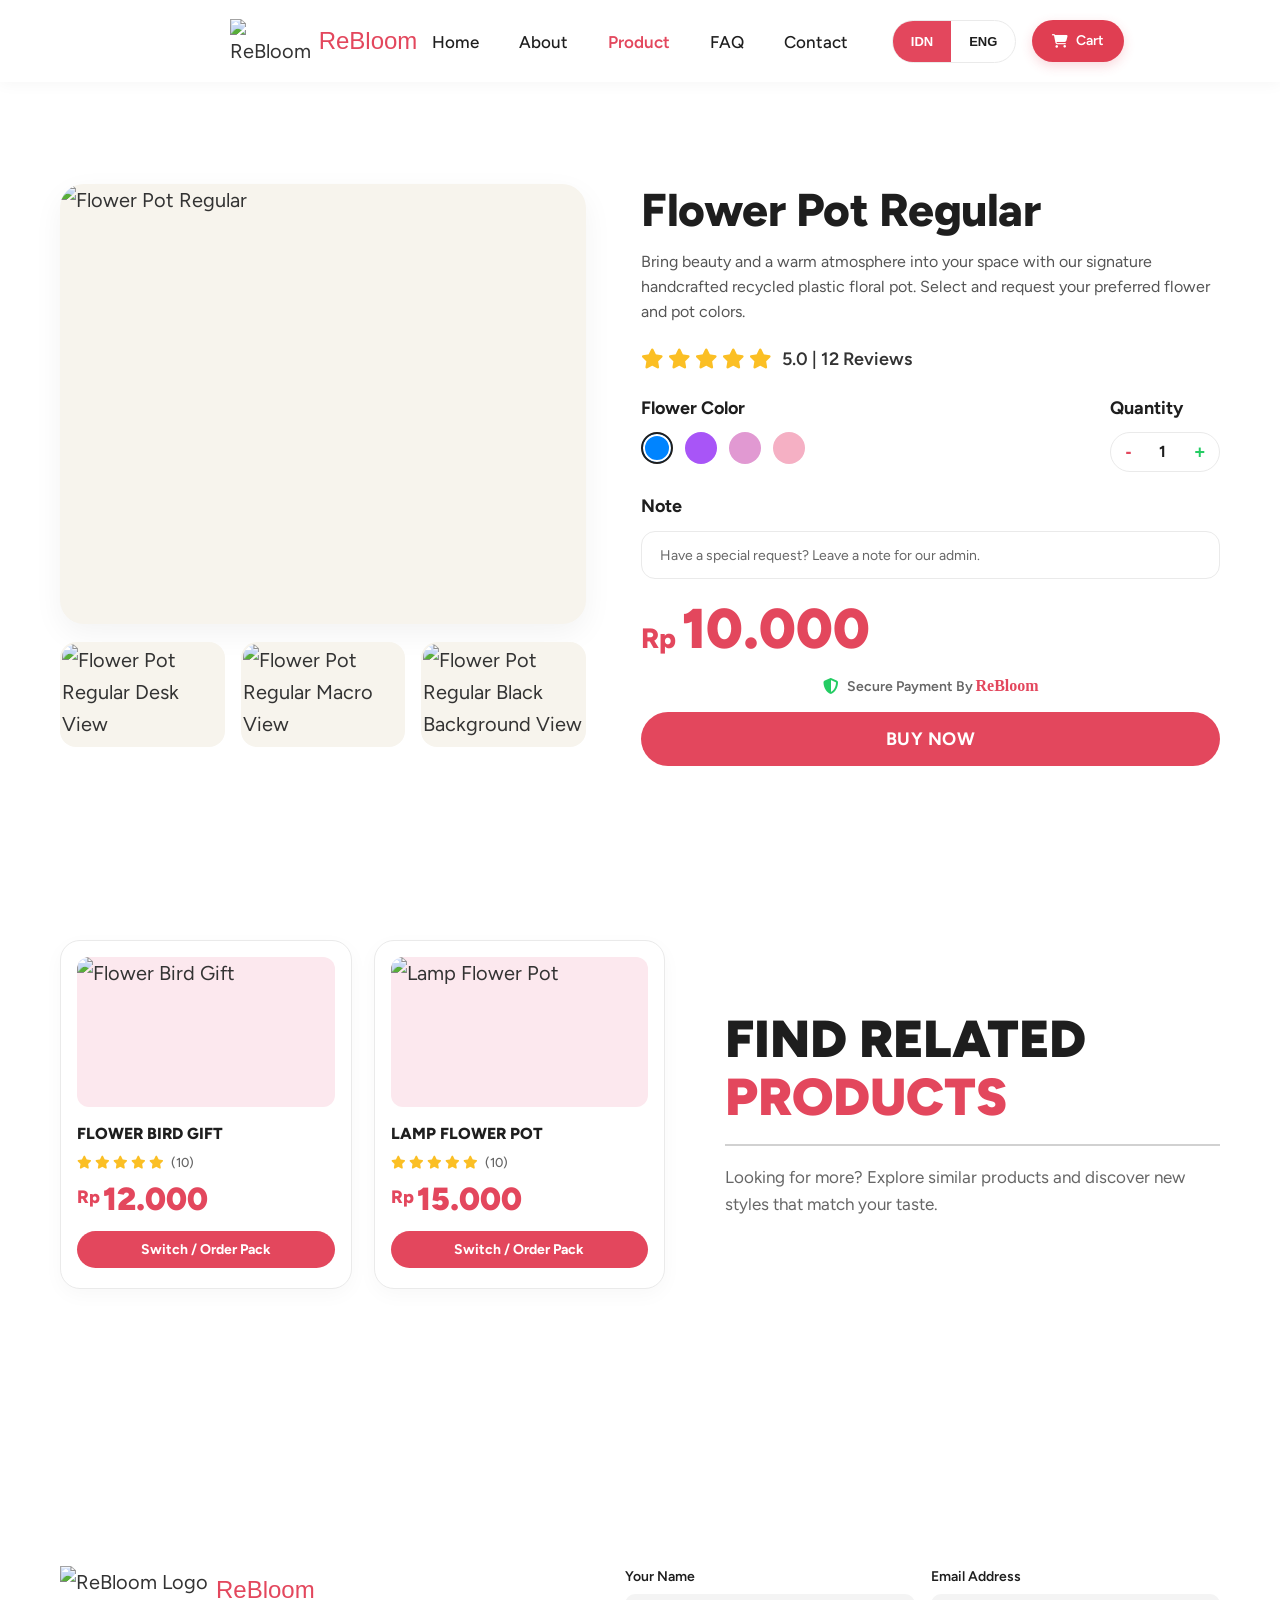
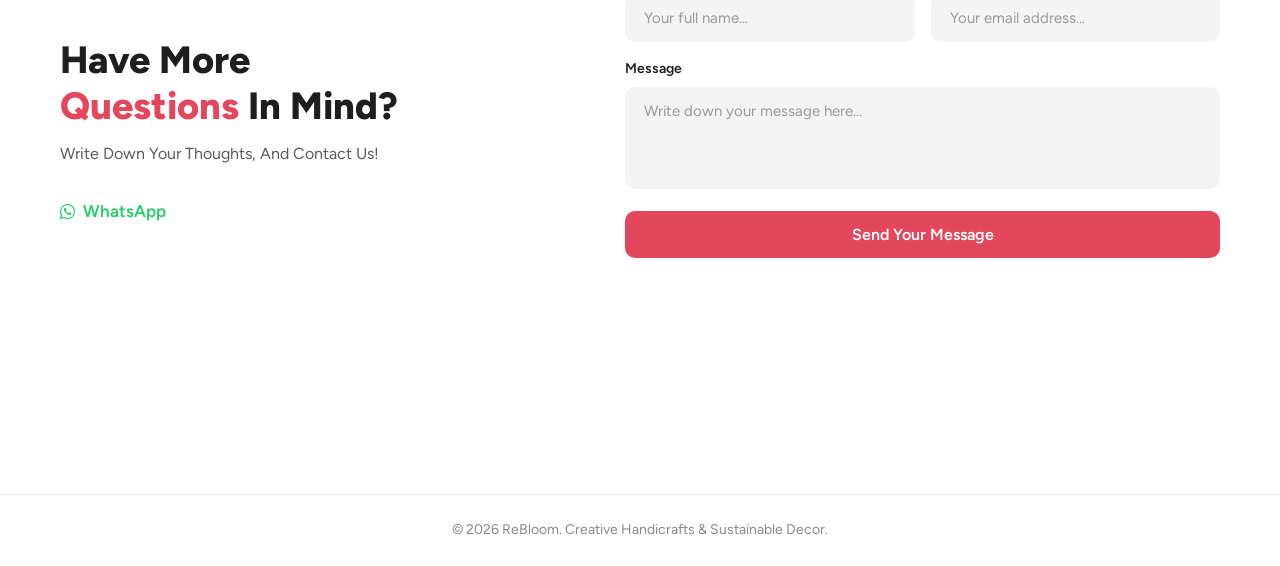
==== product.html @ a40f3939 "navfix" ====
<!DOCTYPE html>
<html lang="en">
<head>
    <meta charset="UTF-8">
    <meta name="viewport" content="width=device-width, initial-scale=1.0">
    <title>ReBloom - Flower Pot Regular</title>
    <meta name="description" content="ReBloom creates beautiful handmade flower vases and bouquets from recycled plastic, combining elegance, sustainability, and creative craftsmanship.">
    <link rel="icon" type="image/png" href="assets/images/Logo.png">
    <link rel="preconnect" href="https://fonts.googleapis.com">
    <link rel="preconnect" href="https://fonts.gstatic.com" crossorigin>
    <link href="https://api.fontshare.com/v2/css?f[]=telma@300,400,500,700&display=swap" rel="stylesheet">
    <link href="https://fonts.googleapis.com/css2?family=Figtree:ital,wght@0,300..900;1,300..900&display=swap" rel="stylesheet">
    <link rel="stylesheet" href="https://cdnjs.cloudflare.com/ajax/libs/font-awesome/6.4.0/css/all.min.css">
    <link rel="stylesheet" href="assets/css/style.css">
    <link rel="stylesheet" href="assets/css/product.css">
</head>
<body>
    <nav class="navbar">
        <div class="nav_left">
            <a href="index.html#home">
                <img src="assets/images/Logo.png" alt="ReBloom Logo" class="logo_img">
                <span class="logo_txt">ReBloom</span>
            </a>
        </div>
        
        <ul class="nav_mid">
            <li><a href="index.html#home" class="nav_link">Home</a></li>
            <li><a href="index.html#about" class="nav_link">About</a></li>
            <li><a href="index.html#products" class="nav_link active">Product</a></li>
            <li><a href="index.html#faq" class="nav_link">FAQ</a></li>
            <li><a href="#contact" class="nav_link">Contact</a></li>
        </ul>
        
        <div class="nav_right">
            <div class="lang_switch">
                <button type="button" class="lang_btn active">IDN</button>
                <button type="button" class="lang_btn">ENG</button>
            </div>
            <a href="receipt.html" class="btn_cart" aria-label="Shopping Cart">
              <i class="fa-solid fa-cart-shopping cart_icon"></i>
              <span>Cart</span>
            </a>
        </div>
    </nav>

    <section class="prod_sec" id="product_detail">
        <div class="container prod_wrap">
            <div class="prod_left">
                <div class="prod_main_box">
                    <img src="assets/images/Product_1.jpg" alt="Flower Pot Regular" class="prod_main_img" id="prod_main_img">
                </div>
                
                <div class="prod_thumbs">
                    <div class="prod_thumb">
                        <img src="assets/images/Product_1_Desk.jpg" alt="Flower Pot Regular Desk View" class="prod_thumb_img">
                    </div>
                    <div class="prod_thumb">
                        <img src="assets/images/Product_1_Makro.jpg" alt="Flower Pot Regular Macro View" class="prod_thumb_img">
                    </div>
                    <div class="prod_thumb">
                        <img src="assets/images/Product_1_Black.jpg" alt="Flower Pot Regular Black Background View" class="prod_thumb_img">
                    </div>
                </div>
            </div>
            
            <div class="prod_right">
                <h1 class="prod_title" id="prod_title">Flower Pot Regular</h1>
                
                <p class="prod_desc" id="prod_desc">
                    Bring beauty and a warm atmosphere into your space with our signature handcrafted recycled plastic floral pot. Select and request your preferred flower and pot colors.
                </p>
                
                <div class="prod_rating">
                    <div class="prod_stars">
                        <i class="fa-solid fa-star"></i>
                        <i class="fa-solid fa-star"></i>
                        <i class="fa-solid fa-star"></i>
                        <i class="fa-solid fa-star"></i>
                        <i class="fa-solid fa-star"></i>
                    </div>
                    <span class="prod_rate_txt">5.0 | 12 Reviews</span>
                </div>

                <div class="custom_row">
                    <div class="color_sec">
                        <span class="custom_lbl">Flower Color</span>
                        <div class="swatch_grp">
                            <button type="button" class="color_swatch swatch_blue active" data-color="Sky Blue" data-hex="#0084FF" aria-label="Sky Blue" title="Sky Blue"></button>
                            <button type="button" class="color_swatch swatch_purple" data-color="Purple" data-hex="#A855F7" aria-label="Purple" title="Purple"></button>
                            <button type="button" class="color_swatch swatch_orchid" data-color="Orchid Pink" data-hex="#E199D2" aria-label="Orchid Pink" title="Orchid Pink"></button>
                            <button type="button" class="color_swatch swatch_pink" data-color="Pastel Pink" data-hex="#F5B0C4" aria-label="Pastel Pink" title="Pastel Pink"></button>
                        </div>
                    </div>

                    <div class="qty_sec">
                        <span class="custom_lbl">Quantity</span>
                        <div class="qty_box">
                            <button type="button" class="qty_btn qty_minus" aria-label="Decrease quantity">-</button>
                            <span class="qty_val">1</span>
                            <button type="button" class="qty_btn qty_plus" aria-label="Increase quantity">+</button>
                        </div>
                    </div>
                </div>

                <div class="note_sec">
                    <label class="custom_lbl" for="custom_note">Note</label>
                    <input type="text" id="custom_note" class="note_inp" placeholder="Have a special request? Leave a note for our admin.">
                </div>
                
                <div class="prod_price_box">
                    <span class="price_curr">Rp</span>
                    <span class="price_val" id="price_val">10.000</span>
                </div>
                
                <div class="prod_sec_pay">
                    <i class="fa-solid fa-shield-halved sec_pay_icon"></i>
                    <span>Secure Payment By <span class="sec_pay_brand">ReBloom</span></span>
                </div>
                
                <button type="button" class="btn btn_primary prod_buy_btn">BUY NOW</button>
            </div>
        </div>
    </section>

    <section class="rel_sec" id="related_products">
        <div class="container rel_wrap">
            <div class="rel_left">
                <div class="rel_card">
                    <div class="rel_img_box">
                        <img src="assets/images/Product_2.jpg" alt="Flower Bird Gift" class="rel_img">
                    </div>
                    <h3 class="rel_card_title">Flower Bird Gift</h3>
                    <div class="rel_card_rating">
                        <i class="fa-solid fa-star"></i>
                        <i class="fa-solid fa-star"></i>
                        <i class="fa-solid fa-star"></i>
                        <i class="fa-solid fa-star"></i>
                        <i class="fa-solid fa-star"></i>
                        <span class="rel_card_count">(10)</span>
                    </div>
                    <div class="rel_card_price">
                        <span class="price_curr_sm">Rp</span>
                        <span class="price_val_sm">12.000</span>
                    </div>
                    <button type="button" class="btn btn_primary rel_btn" data-pack="bird_gift">Switch / Order Pack</button>
                </div>

                <div class="rel_card">
                    <div class="rel_img_box">
                        <img src="assets/images/Product_3.jpg" alt="Lamp Flower Pot" class="rel_img">
                    </div>
                    <h3 class="rel_card_title">Lamp Flower Pot</h3>
                    <div class="rel_card_rating">
                        <i class="fa-solid fa-star"></i>
                        <i class="fa-solid fa-star"></i>
                        <i class="fa-solid fa-star"></i>
                        <i class="fa-solid fa-star"></i>
                        <i class="fa-solid fa-star"></i>
                        <span class="rel_card_count">(10)</span>
                    </div>
                    <div class="rel_card_price">
                        <span class="price_curr_sm">Rp</span>
                        <span class="price_val_sm">15.000</span>
                    </div>
                    <button type="button" class="btn btn_primary rel_btn" data-pack="lamp_pot">Switch / Order Pack</button>
                </div>
            </div>

            <div class="rel_right">
                <h2 class="rel_title">FIND RELATED<br><span class="hl_red">PRODUCTS</span></h2>
                <div class="rel_divider"></div>
                <p class="rel_desc">
                    Looking for more? Explore similar products and discover new styles that match your taste.
                </p>
            </div>
        </div>
    </section>

    <section class="contact_sec" id="contact">
        <div class="container contact_box">
            <div class="contact_left">
                <div class="contact_logo_box">
                    <img src="assets/images/Logo.png" alt="ReBloom Logo" class="contact_logo">
                    <span class="contact_logo_txt">ReBloom</span>
                </div>
                <h2 class="contact_title">Have More<br><span class="hl_red">Questions</span> In Mind?</h2>
                <p class="contact_sub">Write Down Your Thoughts, And Contact Us!</p>
                
                <a href="whatsapp://send?phone=6285955044663" target="_blank" rel="noopener noreferrer" class="contact_wa_btn">
                    <i class="fa-brands fa-whatsapp"></i> WhatsApp
                </a>
            </div>
            
            <div class="contact_right">
                <form class="contact_form" id="contact_form">
                    <div class="form_row">
                        <div class="form_grp">
                            <label class="form_lbl" for="user_name">Your Name</label>
                            <input type="text" id="user_name" class="form_inp" placeholder="Your full name..." required>
                        </div>
                        <div class="form_grp">
                            <label class="form_lbl" for="user_email">Email Address</label>
                            <input type="email" id="user_email" class="form_inp" placeholder="Your email address..." required>
                        </div>
                    </div>
                    <div class="form_grp">
                        <label class="form_lbl" for="user_msg">Message</label>
                        <textarea id="user_msg" class="form_inp form_txt" placeholder="Write down your message here..." rows="4" required></textarea>
                    </div>
                    <button type="submit" class="btn btn_primary contact_submit_btn">Send Your Message</button>
                </form>
            </div>
        </div>
    </section>

    <footer class="footer">
        <div class="container">
            <p class="footer_txt">&copy; 2026 ReBloom. Creative Handicrafts &amp; Sustainable Decor.</p>
        </div>
    </footer>

    <script src="assets/js/product.js"></script>
</body>
</html>
---- assets/css/style.css ----
@import url('https://api.fontshare.com/v2/css?f[]=telma@300,400,500,700&display=swap');
@import url('https://fonts.googleapis.com/css2?family=Figtree:ital,wght@0,300..900;1,300..900&display=swap');


* {
    margin: 0;
    padding: 0;
    box-sizing: border-box;
}

html {
    scroll-behavior: smooth;
}

body {
    font-family: 'Figtree', sans-serif;
    color: #333333;
    background-color: #FFFFFF;
    line-height: 1.6;
    font-size: 20px;
    overflow-x: hidden;
}

.container {
    width: 100%;
    max-width: 1200px;
    margin: 0 auto;
    padding: 0 20px;
}

a {
    text-decoration: none;
    color: inherit;
    transition: color 0.3s ease, transform 0.3s ease;
}

ul, ol {
    list-style: none;
}

img {
    max-width: 100%;
    height: auto;
    display: block;
}

.hl_red {
    color: #E3475D !important;
}

.font_telma {
    font-family: 'Telma', sans-serif;
}

.btn {
    display: inline-block;
    padding: 12px 32px;
    font-family: 'Figtree', sans-serif;
    font-size: 16px;
    font-weight: 600;
    border-radius: 50px;
    text-align: center;
    cursor: pointer;
    border: none;
    transition: transform 0.3s ease, box-shadow 0.3s ease, background-color 0.3s ease;
}

.btn_primary {
    background-color: #E3475D;
    color: #FFFFFF;
}

.btn_primary:hover {
    background-color: #cc374c;
    transform: translateY(-2px);
}



.navbar {
    display: flex;
    justify-content: space-between;
    align-items: center;
    padding: 1.2rem 6%;
    position: fixed;
    top: 0;
    left: 0;
    width: 100%;
    z-index: 1000;
    background-color: rgba(255, 255, 255, 0.96);
    backdrop-filter: blur(8px);
    box-shadow: 0 2px 15px rgba(0, 0, 0, 0.04);
}

.nav_left a {
    display: flex;
    align-items: center;
    margin-left: 60%;
}

.logo_img {
    height: 44px;
    width: auto;
    object-fit: contain;
}

.logo_txt {
    font-family: 'Telma', sans-serif;
    font-size: 24px;
    font-weight: 500;
    color: #E3475D;
    margin-left: 8px;
}

.nav_mid {
    display: flex;
    gap: 2.5rem;
    align-items: center;
    position: absolute;
    left: 50%;
    transform: translateX(-50%);
}

.nav_link {
    font-size: 17px;
    font-weight: 500;
    color: #1E1E1E;
    position: relative;
    padding: 4px 0;
}

.nav_link:hover,
.nav_link.active {
    color: #E3475D;
    font-weight: 600;
}

.nav_right {
    display: flex;
    align-items: center;
    gap: 16px;
    margin-right: 7%;
}

.lang_switch {
    display: flex;
    align-items: center;
    border: 1.5px solid #EAEAEA;
    border-radius: 30px;
    background-color: #FFFFFF;
}

.lang_btn {
    border: none;
    background: transparent;
    padding: 13px 18px;
    font-size: 13px;
    font-weight: 700;
    color: #1E1E1E;
    cursor: pointer;
    transition: all 0.2s ease;
}

.lang_btn:first-child {
    border-radius: 20px 0 0 20px;
}

.lang_btn:last-child {
    border-radius: 0 20px 20px 0;
}

.lang_btn.active {
    background-color: #E3475D;
    color: #FFFFFF;
}

.btn_cart {
  display: inline-flex;
  align-items: center;
  gap: 8px;
  background-color: #e03e52;
  color: #ffffff;
  padding: 10px 20px;
  border-radius: 999px;
  font-size: 14px;
  font-weight: 600;
  box-shadow: 0 4px 12px rgba(224, 62, 82, 0.2);
}

.btn_cart:hover {
  background-color: #c83244;
  transform: translateY(-1px);
}

.cart_icon {
  font-size: 14px;
  line-height: 1;
}


.hero_sec {
    min-height: 85vh;
    display: flex;
    align-items: center;
    justify-content: center;
    background-color: #FFFFFF;
    padding: 120px 0 60px 0;
    position: relative;
    text-align: center;
}

.hero_container {
    display: flex;
    flex-direction: column;
    align-items: center;
    width: 100%;
    height: 45vh;
    position: relative;
}

.headline_wrapper {
    position: relative;
    width: 100%;
    height: 160px;
    display: flex;
    justify-content: center;
    margin-bottom: 20px;
}

.hero_headline {
    font-family: 'Figtree', sans-serif;
    font-size: 160px;
    font-weight: 750;
    line-height: 0.95;
    color: #1E1E1E;
    letter-spacing: -3px;
    margin-bottom: 20px;
    width: 100%;
    z-index: 1;
    position: absolute;
    top: 0;
}

.hero_headline.hero_outline {
    color: transparent;
    -webkit-text-stroke: 1px #1E1E1E;
    z-index: 3;
}

.hero_headline span {
    color: #E3475D;
    -webkit-text-stroke: 0px;
}

.hero_finest {
    font-family: 'Telma', sans-serif;
    font-weight: 400;
    color: #E3475D;
    font-style: italic;
    margin-left: 10px;
}

.hero_grid {
    display: grid;
    grid-template-columns: 1fr auto 1fr;
    align-items: center;
    gap: 40px;
    width: 100%;
    margin-top: 250px;
}

.hero_left {
    text-align: left;
    max-width: 360px;
}

.hero_sub_title {
    font-family: 'Figtree', sans-serif;
    font-size: 26px;
    font-weight: 800;
    color: #1E1E1E;
    line-height: 1.25;
    margin-bottom: 14px;
}

.hero_desc {
    font-size: 15px;
    color: #5A5A5A;
}

.hero_center {
    position: absolute;
    top: 85%;
    left: 50%;
    transform: translate(-50%, -50%);
    z-index: 2;
    pointer-events: none;
}

.hero_center::after {
    content: '';
    position: absolute;
    top: 50%;
    left: 50%;
    transform: translate(-50%, -50%);
    width: 400px;
    height: 400px;
    background-color: #E3475D;
    border-radius: 50%;
    filter: blur(75px);
    opacity: 0.6;
    z-index: -1;
}

.tulip_img {
    height: 495px;
    width: auto;
    object-fit: contain;
    transition: transform 0.4s ease;
}

.hero_right {
    display: flex;
    flex-direction: column;
    align-items: flex-end;
    text-align: right;
    grid-column: 3;
    width: 100%;
    height: 100%;
    margin-top: 185px;
}

.hero_cta_btn {
    padding: 16px 36px;
    font-size: 17px;
    font-weight: 600;
    bottom: 12px;
}

.right_desc {
    font-size: 15px;
    color: #5A5A5A;
    margin-top: 12px;
}



.container.feat {
    z-index: 3;
}

.feat_wrap {
    min-height: 20vh;
    display: flex;
    align-items: center;
    padding: 30px 0 60px 0;
    background-color: #FFFFFF;
}

.feat_bar {
    background: #FFFFFF;
    border: 1.5px solid #EAEAEA;
    border-radius: 16px;
    padding: 22px 30px;
    display: flex;
    justify-content: space-between;
    align-items: center;
    box-shadow: 0 4px 20px rgba(0, 0, 0, 0.03);
    width: 100%;
}

.feat_item {
    display: flex;
    align-items: center;
    gap: 12px;
    flex: 1;
    justify-content: center;
}

.feat_divider {
    width: 1px;
    height: 32px;
    background-color: #E2E2E2;
}

.feat_icon {
    font-size: 24px;
    color: #24CC63;
    display: flex;
    align-items: center;
    justify-content: center;
}

.feat_txt {
    font-size: 16px;
    font-weight: 500;
    color: #1E1E1E;
}



.vm_sec {
    min-height: 75vh;
    display: flex;
    align-items: center;
    background-color: #FFFFFF;
    padding: 0 0 90px 0;
    margin-bottom: -20px;
}

.vm_box {
    display: flex;
    align-items: center;
    gap: 70px;
    width: 100%;
}

.vm_media {
    flex: 1;
    position: relative;
    height: 340px;
    display: flex;
    align-items: center;
}

.vm_media::after {
    content: '';
    position: absolute;
    top: 25%;
    left: 10%;
    transform: translate(-50%, -50%);
    width: 350px; 
    height: 350px;
    background-color: #E3475D;
    border-radius: 50%;
    filter: blur(75px);
    opacity: 0.4;
    z-index: 0;
    pointer-events: none; 
}

.vm_img_1 {
    width: 350px;
    height: 230px;
    border-radius: 16px;
    box-shadow: 0 10px 25px rgba(0, 0, 0, 0.12);
    position: absolute;
    top: 0;
    left: 0;
    z-index: 1;
    transition: transform 0.3s ease;
}

.vm_img_2 {
    width: 250px;
    height: 170px;
    border-radius: 16px;
    box-shadow: 0 12px 28px rgba(0, 0, 0, 0.15);
    position: absolute;
    bottom: 0;
    right: 20px;
    z-index: 2;
    transition: transform 0.3s ease;
}

.vm_img_1:hover,
.vm_img_2:hover {
    transform: scale(1.03);
}

.vm {
    flex: 1.2;
    position: relative;
}

.vm::after {
    content: '';
    position: absolute;
    top: 85%;
    left: 90%;
    transform: translate(-50%, -50%);
    width: 300px; 
    height: 300px;
    background-color: #E3475D;
    border-radius: 50%;
    filter: blur(75px);
    opacity: 0.29;
    z-index: 0;
    pointer-events: none; 
}

.vm_block {
    margin-bottom: 26px;
}

.vm_title {
    font-family: 'Figtree', sans-serif;
    font-size: 26px;
    font-weight: 800;
    color: #E3475D;
    margin-bottom: 10px;
    letter-spacing: 0.5px;
}

.vm_txt {
    font-size: 17px;
    color: #5A5A5A;
    line-height: 1.6;
}

.vm_list {
    list-style-type: decimal;
    margin-top: 10px;
    padding-left: 20px;
}

.vm_list li {
    font-size: 16px;
    color: #5A5A5A;
    margin-bottom: 8px;
    line-height: 1.5;
}



.about_sec {
    min-height: 55vh;
    display: flex;
    align-items: center;
    padding: 100px 0;
}

.about_box {
    display: flex;
    align-items: center;
    gap: 70px;
    width: 100%;
}

.about {
    flex: 1;
    position: relative;
}

.about_title {
    font-family: 'Figtree', sans-serif;
    font-size: 40px;
    font-weight: 800;
    color: #1E1E1E;
    margin-bottom: 20px;
    letter-spacing: 0.5px;
}

.about_title::before {
    content: '';
    position: absolute;
    top: -5%;
    left: 10%;
    transform: translate(-50%, -50%);
    width: 350px; 
    height: 350px;
    background-color: #E3475D;
    border-radius: 50%;
    filter: blur(75px);
    opacity: 0.29;
    z-index: 0;
    pointer-events: none; 
}

.about_txt {
    font-size: 18px;
    color: #1E1E1E;
    line-height: 1.7;
    font-weight: 400;
}

.about_media {
    flex: 1;
    display: flex;
    justify-content: center;
}

.about_img_stack {
    position: relative;
    width: 360px;
    height: 280px;
}

.about_img_stack::before {
    content: '';
    position: absolute;
    top: 85%;
    left: 90%;
    transform: translate(-50%, -50%);
    width: 350px; 
    height: 350px;
    background-color: #E3475D;
    border-radius: 50%;
    filter: blur(75px);
    opacity: 0.29;
    z-index: 0;
    pointer-events: none; 
}

.about_img_1 {
    width: 250px;
    border-radius: 16px;
    position: absolute;
    top: 0;
    left: 0;
    box-shadow: 0 10px 25px rgba(0, 0, 0, 0.12);
    z-index: 1;
    transition: transform 0.3s ease;
}

.about_img_2 {
    width: 230px;
    border-radius: 16px;
    position: absolute;
    bottom: 0;
    right: 0;
    box-shadow: 0 12px 28px rgba(0, 0, 0, 0.15);
    z-index: 2;
    transition: transform 0.3s ease;
}

.about_img_1:hover, 
.about_img_2:hover {
    transform: scale(1.03);
}



.why_sec {
    min-height: 70vh;
    display: flex;
    align-items: center;
    background-color: #FFFFFF;
    padding: 100px 0;
}

.why_header {
    text-align: center;
    margin-bottom: 50px;
    display: flex;
    flex-direction: column;
    align-items: center;
}

.why_heading {
    font-family: 'Figtree', sans-serif;
    font-size: 40px;
    font-weight: 800;
    color: #1E1E1E;
    margin-bottom: 8px;
}

.why_underline {
    width: 70px;
    height: 3px;
    background-color: #1E1E1E;
    border-radius: 2px;
}

.why_grid {
    display: grid;
    grid-template-columns: 1fr 1fr;
    gap: 40px 60px;
    max-width: 980px;
    margin: 0 auto;
}

.why_item {
    display: flex;
    align-items: flex-start;
    gap: 18px;
}

.why_num {
    font-family: 'Figtree', sans-serif;
    font-size: 38px;
    font-weight: 800;
    color: #E3475D;
    line-height: 1;
}

.why_txt {
    font-size: 16px;
    color: #5A5A5A;
    line-height: 1.55;
    font-weight: 500;
}



.prod_sec {
    min-height: 90vh;
    display: flex;
    align-items: center;
    background-color: #FFFFFF;
    padding: 100px 0;
}

.prod_heading {
    font-family: 'Figtree', sans-serif;
    font-size: 40px;
    font-weight: 800;
    text-align: center;
    color: #1E1E1E;
    margin-bottom: 50px;
}

.prod_grid {
    display: grid;
    grid-template-columns: repeat(3, 1fr);
    gap: 30px;
}

.prod_card {
    background: #FFFFFF;
    border: 1.5px solid #EAEAEA;
    border-radius: 20px;
    padding: 35px 24px 30px 24px;
    display: flex;
    flex-direction: column;
    text-align: center;
    box-shadow: 0 6px 20px rgba(0, 0, 0, 0.03);
    transition: transform 0.3s ease, box-shadow 0.3s ease;
}

.prod_feats li span {
    /* font-size: 14px; */
    font-weight: 400;
    color: #1E1E1E;
    transition: font-weight 0.4s ease, color 0.4s ease; 
}

.prod_card:hover {
    transform: translateY(-5px);
    box-shadow: 0 12px 28px rgba(0, 0, 0, 0.08);

    .prod_feats li span {
        font-weight: 650;
        color: #E3475D;
    }
}

.prod_thumb_box {
    margin-bottom: 20px;
    display: flex;
    justify-content: center;
}

.prod_thumb_circle {
    width: 90px;
    height: 90px;
    border-radius: 50%;
    background-color: #f5b0c47b;
    color: #E3475D;
    display: flex;
    align-items: center;
    justify-content: center;
    font-size: 34px;
}

.prod_title {
    font-family: 'Figtree', sans-serif;
    font-size: 20px;
    font-weight: 700;
    color: #1E1E1E;
    margin-bottom: 10px;
}

.prod_sub {
    font-size: 14px;
    color: #5A5A5A;
    margin-bottom: 20px;
    line-height: 1.5;
}

.prod_feats {
    text-align: left;
    margin-bottom: 24px;
    flex: 1;
}

.prod_feats li {
    font-size: 14px;
    color: #1E1E1E;
    margin-bottom: 8px;
    display: flex;
    align-items: center;
    gap: 8px;
}

.prod_feats li i {
    font-size: 13px;
}

/* .prod_span_2 {
    font-weight: 800;
    color: #E3475D;
}

.prod_span_3 {
    font-weight: 800;
    color: #E3475D;
} */

.prod_price {
    font-family: 'Figtree', sans-serif;
    font-size: 20px;
    font-weight: 800;
    color: #1E1E1E;
    margin-bottom: 18px;
}

.prod_price span {
    font-size: 14px;
    font-weight: 500;
    color: #5A5A5A;
}

.prod_btn {
    width: 100%;
    padding: 12px;
    font-size: 15px;
    border-radius: 30px;
}



.faq_sec {
    min-height: 100vh;
    display: flex;
    align-items: center;
    padding: 100px 0 110px 0;
}

.faq_heading {
    font-family: 'Figtree', sans-serif;
    font-size: 40px;
    font-weight: 800;
    text-align: center;
    color: #1E1E1E;
    line-height: 1.2;
    margin-bottom: 12px;
}

.faq_sub {
    font-size: 16px;
    text-align: center;
    color: #1E1E1E;
    max-width: 600px;
    margin: 0 auto 45px auto;
}

.faq_box {
    max-width: 780px;
    margin: 0 auto;
    background: #FFFFFF;
    border: 1.5px solid #EAEAEA;
    border-radius: 18px;
    overflow: hidden;
    box-shadow: 0 10px 30px rgba(0, 0, 0, 0.05);
    width: 100%;
}

.faq_item {
    border-bottom: 1px solid #EEEEEE;
}

.faq_item:last-child {
    border-bottom: none;
}

.faq_q {
    padding: 22px 28px;
    display: flex;
    justify-content: space-between;
    align-items: center;
    cursor: pointer;
    font-weight: 600;
    font-size: 17px;
    color: #1E1E1E;
    transition: background-color 0.2s ease, color 0.2s ease;
}

.faq_q:hover {
    background-color: #FAFAFA;
    color: #E3475D;
}

.faq_icon {
    font-size: 14px;
    color: #888888;
    transition: transform 0.3s ease;
}

.faq_item.active .faq_icon {
    color: #E3475D;
}

.faq_a {
    padding: 0 28px 22px 28px;
    font-size: 15px;
    color: #5A5A5A;
    line-height: 1.6;
    display: none;
}

.faq_item.active .faq_a {
    display: block;
}



.contact_sec {
    min-height: 85vh;
    display: flex;
    align-items: center;
    background-color: #FFFFFF;
    padding: 100px 0;
}

.contact_box {
    display: flex;
    gap: 70px;
    align-items: flex-start;
    width: 100%;
}

.contact_left {
    flex: 1;
}

.contact_logo_box {
    display: flex;
    align-items: center;
    margin-bottom: 24px;
}

.contact_logo {
    height: 48px;
    width: auto;
}

.contact_logo_txt {
    font-family: 'Telma', sans-serif;
    font-size: 24px;
    font-weight: 500;
    color: #E3475D;
    margin-left: 8px;
}

.contact_title {
    font-family: 'Figtree', sans-serif;
    font-size: 38px;
    font-weight: 800;
    color: #1E1E1E;
    line-height: 1.2;
    margin-bottom: 12px;
}

.contact_sub {
    font-size: 16px;
    color: #5A5A5A;
    margin-bottom: 28px;
}

.contact_wa_btn {
    display: inline-flex;
    align-items: center;
    gap: 8px;
    color: #24CC63;
    font-size: 17px;
    font-weight: 600;
    transition: transform 0.2s ease;
}

.contact_wa_btn:hover {
    transform: translateX(4px);
}

.contact_right {
    flex: 1.2;
}

.contact_form {
    display: flex;
    flex-direction: column;
    gap: 16px;
}

.form_row {
    display: flex;
    gap: 16px;
}

.form_grp {
    flex: 1;
    display: flex;
    flex-direction: column;
    gap: 6px;
}

.form_lbl {
    font-size: 14px;
    font-weight: 600;
    color: #1E1E1E;
}

.form_inp {
    width: 100%;
    padding: 14px 18px;
    background-color: #F4F4F4;
    border: 1px solid transparent;
    border-radius: 10px;
    font-family: 'Figtree', sans-serif;
    font-size: 15px;
    color: #1E1E1E;
    outline: none;
    transition: background-color 0.3s ease, border-color 0.3s ease;
}

.form_inp::placeholder {
    color: #999999;
}

.form_inp:focus {
    background-color: #FFFFFF;
    border-color: #E3475D;
}

.form_txt {
    resize: none;
}

.contact_submit_btn {
    width: 100%;
    background-color: #E3475D;
    color: #FFFFFF;
    border-radius: 10px;
    padding: 14px;
    font-size: 16px;
    font-weight: 600;
    margin-top: 6px;
}

.contact_submit_btn:hover {
    background-color: #cc374c;
}



.footer {
    background-color: #FFFFFF;
    padding: 24px 20px;
    text-align: center;
    border-top: 1px solid #EFEFEF;
}

.footer_txt {
    font-size: 14px;
    color: #888888;
}


/* --- Responsive Media Queries --- */
@media (max-width: 1200px) {
    .hero_headline {
        font-size: 130px;
    }
}

@media (max-width: 992px) {
    .hero_sec,
    .feat_wrap,
    .vm_sec,
    .about_sec,
    .why_sec,
    .prod_sec,
    .faq_sec,
    .contact_sec {
        min-height: auto;
        padding: 70px 0;
    }

    .hero_sec {
        padding: 120px 0 60px 0;
    }

    .hero_headline {
        font-size: 96px;
    }

    .hero_grid {
        grid-template-columns: 1fr;
        text-align: center;
        gap: 30px;
    }

    .hero_left {
        max-width: 100%;
        text-align: center;
    }

    .hero_right {
        justify-content: center;
    }

    .tulip_img {
        height: 240px;
    }

    .vm_box, 
    .about_box, 
    .contact_box {
        flex-direction: column;
        text-align: center;
        gap: 40px;
    }

    .vm, 
    .about, 
    .contact_left {
        max-width: 100%;
    }

    .vm_media,
    .about_media {
        width: 100%;
        max-width: 380px;
        margin: 0 auto;
        justify-content: center;
    }

    .feat_bar {
        flex-direction: column;
        gap: 20px;
        padding: 24px;
    }

    .feat_divider {
        width: 80%;
        height: 1px;
    }

    .why_grid, 
    .prod_grid {
        grid-template-columns: 1fr;
        max-width: 480px;
        margin: 0 auto;
    }

    .contact_wa_btn {
        justify-content: center;
    }
}

@media (max-width: 576px) {
    .hero_headline {
        font-size: 64px;
        letter-spacing: -1px;
    }

    .hero_sub_title {
        font-size: 22px;
    }

    .nav_mid {
        display: none;
    }

    .form_row {
        flex-direction: column;
    }

    .about_title,
    .why_heading,
    .prod_heading,
    .faq_heading,
    .contact_title {
        font-size: 30px;
    }
}
---- assets/css/product.css ----
.btn_cart {
  display: inline-flex;
  align-items: center;
  gap: 8px;
  background-color: #e03e52;
  color: #ffffff;
  padding: 10px 20px;
  border-radius: 999px;
  font-size: 14px;
  font-weight: 600;
  box-shadow: 0 4px 12px rgba(224, 62, 82, 0.2);
}

.btn_cart:hover {
  background-color: #c83244;
  transform: translateY(-1px);
}

.cart_icon {
  font-size: 14px;
  line-height: 1;
}

#product_detail.prod_sec {
    min-height: 100vh;
    display: flex;
    align-items: center;
    padding: 130px 0 80px;
    background-color: #FFFFFF;
}

.prod_wrap {
    display: flex;
    align-items: flex-start;
    gap: 55px;
    width: 100%;
}

.prod_left {
    flex: 1;
    display: flex;
    flex-direction: column;
}

.prod_main_box {
    width: 100%;
    height: 440px;
    border-radius: 24px;
    overflow: hidden;
    background-color: #F7F4ED;
    box-shadow: 0 10px 30px rgba(0, 0, 0, 0.05);
}

.prod_main_img {
    width: 100%;
    height: 100%;
    object-fit: cover;
    transition: opacity 0.3s ease;
}

.prod_thumbs {
    display: flex;
    gap: 16px;
    margin-top: 18px;
}

.prod_thumb {
    flex: 1;
    height: 105px;
    border-radius: 16px;
    overflow: hidden;
    cursor: pointer;
    border: 2px solid transparent;
    background-color: #F7F4ED;
    transition: border-color 0.25s ease, transform 0.25s ease;
}

.prod_thumb:hover {
    transform: translateY(-3px);
    border-color: #E3475D;
}

.prod_thumb_img {
    width: 100%;
    height: 100%;
    object-fit: cover;
}

.prod_right {
    flex: 1.1;
    display: flex;
    flex-direction: column;
}

#product_detail .prod_title {
    font-size: 46px;
    font-weight: 800;
    color: #1E1E1E;
    line-height: 1.15;
    letter-spacing: -0.5px;
    text-align: left;
    margin-bottom: 0;
}

.prod_desc {
    font-size: 16px;
    color: #555555;
    line-height: 1.55;
    margin: 14px 0 20px;
}

.prod_rating {
    display: flex;
    align-items: center;
    gap: 10px;
    margin-bottom: 20px;
}

.prod_stars {
    display: flex;
    gap: 4px;
    color: #FBBF24;
    font-size: 20px;
}

.prod_rate_txt {
    font-size: 18px;
    font-weight: 600;
    color: #333333;
}


.custom_row {
    display: flex;
    justify-content: space-between;
    align-items: flex-start;
    margin-bottom: 20px;
    width: 100%;
}

.color_sec {
    display: flex;
    flex-direction: column;
}

.custom_lbl {
    font-size: 18px;
    font-weight: 700;
    color: #1E1E1E;
    margin-bottom: 10px;
    display: block;
}

.swatch_grp {
    display: flex;
    align-items: center;
    gap: 12px;
}

.color_swatch {
    width: 32px;
    height: 32px;
    border-radius: 50%;
    border: 2px solid transparent;
    cursor: pointer;
    padding: 0;
    outline: none;
    transition: transform 0.2s ease, box-shadow 0.2s ease;
}

.color_swatch:hover {
    transform: scale(1.08);
}

.color_swatch.active {
    border: 2px solid #1E1E1E;
    box-shadow: inset 0 0 0 2px #FFFFFF;
}

.color_swatch.swatch_blue {
    background-color: #0084FF;
}

.color_swatch.swatch_purple {
    background-color: #A855F7;
}

.color_swatch.swatch_orchid {
    background-color: #E199D2;
}

.color_swatch.swatch_pink {
    background-color: #F5B0C4;
}

.qty_sec {
    display: flex;
    flex-direction: column;
    align-items: flex-start;
}

.qty_box {
    display: inline-flex;
    align-items: center;
    border: 1.5px solid #EAEAEA;
    border-radius: 30px;
    background-color: #FFFFFF;
    overflow: hidden;
}

.qty_btn {
    background: transparent;
    border: none;
    font-size: 18px;
    font-weight: 700;
    cursor: pointer;
    padding: 6px 14px;
    line-height: 1;
    display: flex;
    align-items: center;
    justify-content: center;
    transition: background-color 0.2s ease;
}

.qty_btn:hover {
    background-color: #F7F4ED;
}

.qty_minus {
    color: #E3475D;
}

.qty_plus {
    color: #24CC63;
}

.qty_val {
    font-size: 16px;
    font-weight: 700;
    color: #1E1E1E;
    padding: 6px 14px;
    min-width: 24px;
    text-align: center;
    user-select: none;
}


.note_sec {
    display: flex;
    flex-direction: column;
    margin-bottom: 22px;
    width: 100%;
}

.note_inp {
    width: 100%;
    padding: 14px 18px;
    border: 1.5px solid #EAEAEA;
    border-radius: 14px;
    background-color: #FFFFFF;
    color: #1E1E1E;
    font-family: 'Figtree', sans-serif;
    font-size: 15px;
    outline: none;
    transition: border-color 0.2s ease, box-shadow 0.2s ease;
}

.note_inp::placeholder {
    color: #666666;
    font-size: 14px;
}

.note_inp:focus {
    border-color: #E3475D;
    box-shadow: 0 0 0 3px rgba(227, 71, 93, 0.1);
}


.prod_price_box {
    display: flex;
    align-items: baseline;
    margin-bottom: 16px;
}

.price_curr {
    font-size: 28px;
    font-weight: 800;
    color: #E3475D;
    line-height: 1.2;
    margin-right: 6px;
}

.price_val {
    font-size: 56px;
    font-weight: 900;
    color: #E3475D;
    line-height: 1;
}


.prod_sec_pay {
    display: flex;
    align-items: center;
    justify-content: center;
    gap: 8px;
    font-size: 14px;
    font-weight: 600;
    color: #666666;
    margin-bottom: 14px;
}

.sec_pay_icon {
    color: #24CC63;
    font-size: 16px;
}

.sec_pay_brand {
    font-family: 'Telma', cursive, serif;
    color: #E3475D;
    font-size: 16px;
}


.prod_buy_btn {
    width: 100%;
    padding: 16px;
    background-color: #E3475D;
    color: #FFFFFF;
    font-size: 18px;
    font-weight: 700;
    border-radius: 50px;
    border: none;
    cursor: pointer;
    margin-bottom: 0;
    letter-spacing: 0.5px;
    transition: background-color 0.3s ease, transform 0.2s ease, box-shadow 0.3s ease;
}

.prod_buy_btn:hover {
    background-color: #cc374c;
    transform: translateY(-2px);
    box-shadow: 0 8px 20px rgba(227, 71, 93, 0.25);
}



.rel_sec {
    min-height: 35vh;
    display: flex;
    align-items: center;
    padding: 40px 0;
    background-color: #FFFFFF;
}

.rel_wrap {
    display: flex;
    align-items: center;
    gap: 60px;
    width: 100%;
    z-index: 2;
}

.rel_left {
    flex: 1.1;
    display: flex;
    gap: 22px;
}

.rel_card {
    flex: 1;
    border: 1.5px solid #EAEAEA;
    border-radius: 20px;
    padding: 16px 16px 20px;
    display: flex;
    flex-direction: column;
    background-color: #FFFFFF;
    box-shadow: 0 6px 20px rgba(0, 0, 0, 0.03);
    transition: transform 0.3s ease, box-shadow 0.3s ease;
}

.rel_card:hover {
    transform: translateY(-5px);
    box-shadow: 0 12px 28px rgba(0, 0, 0, 0.08);
}

.rel_img_box {
    background-color: #FCE8EE;
    border-radius: 12px;
    height: 150px;
    width: 100%;
    display: flex;
    align-items: center;
    justify-content: center;
    overflow: hidden;
    margin-bottom: 14px;
}

.rel_img {
    width: 100%;
    height: 100%;
    object-fit: cover;
    border-radius: 10px;
}

.rel_card_title {
    font-size: 16px;
    font-weight: 800;
    color: #1E1E1E;
    text-transform: uppercase;
    margin-bottom: 6px;
}

.rel_card_rating {
    display: flex;
    align-items: center;
    gap: 3px;
    color: #FBBF24;
    font-size: 13px;
    margin-bottom: 10px;
}

.rel_card_count {
    font-size: 13px;
    font-weight: 500;
    color: #666666;
    margin-left: 4px;
}

.rel_card_price {
    display: flex;
    align-items: flex-start;
    margin-bottom: 16px;
}

.price_curr_sm {
    font-size: 18px;
    font-weight: 800;
    color: #E3475D;
    margin-right: 3px;
}

.price_val_sm {
    font-size: 32px;
    font-weight: 900;
    color: #E3475D;
    line-height: 1;
}

.rel_btn {
    width: 100%;
    padding: 10px;
    background-color: #E3475D;
    color: #FFFFFF;
    font-size: 14px;
    font-weight: 700;
    border-radius: 25px;
    border: none;
    cursor: pointer;
    text-align: center;
    transition: background-color 0.3s ease, transform 0.2s ease;
}

.rel_btn:hover {
    background-color: #cc374c;
    transform: translateY(-2px);
}

.rel_right {
    flex: 0.9;
    display: flex;
    flex-direction: column;
}

.rel_title {
    font-size: 52px;
    font-weight: 900;
    line-height: 1.1;
    color: #1E1E1E;
    text-transform: uppercase;
    z-index: 2;
}

.rel_divider {
    width: 100%;
    height: 2px;
    background-color: #D1D1D1;
    margin: 18px 0;
}

.rel_desc {
    font-size: 17px;
    color: #666666;
    line-height: 1.6;
    max-width: 480px;
    position: relative;
    z-index: 2;
}


/* --- Responsive Media Queries --- */
@media (max-width: 992px) {
    .prod_wrap {
        flex-direction: column;
    }

    .rel_wrap {
        flex-direction: column-reverse;
    }

    .rel_left {
        width: 100%;
    }
}

@media (max-width: 768px) {
    #product_detail .prod_title {
        font-size: 34px;
    }

    .price_val {
        font-size: 42px;
    }

    .rel_left {
        flex-direction: column;
    }

    .rel_title {
        font-size: 38px;
    }
}

@media (max-width: 480px) {
    .custom_row {
        flex-direction: column;
        gap: 16px;
    }
}
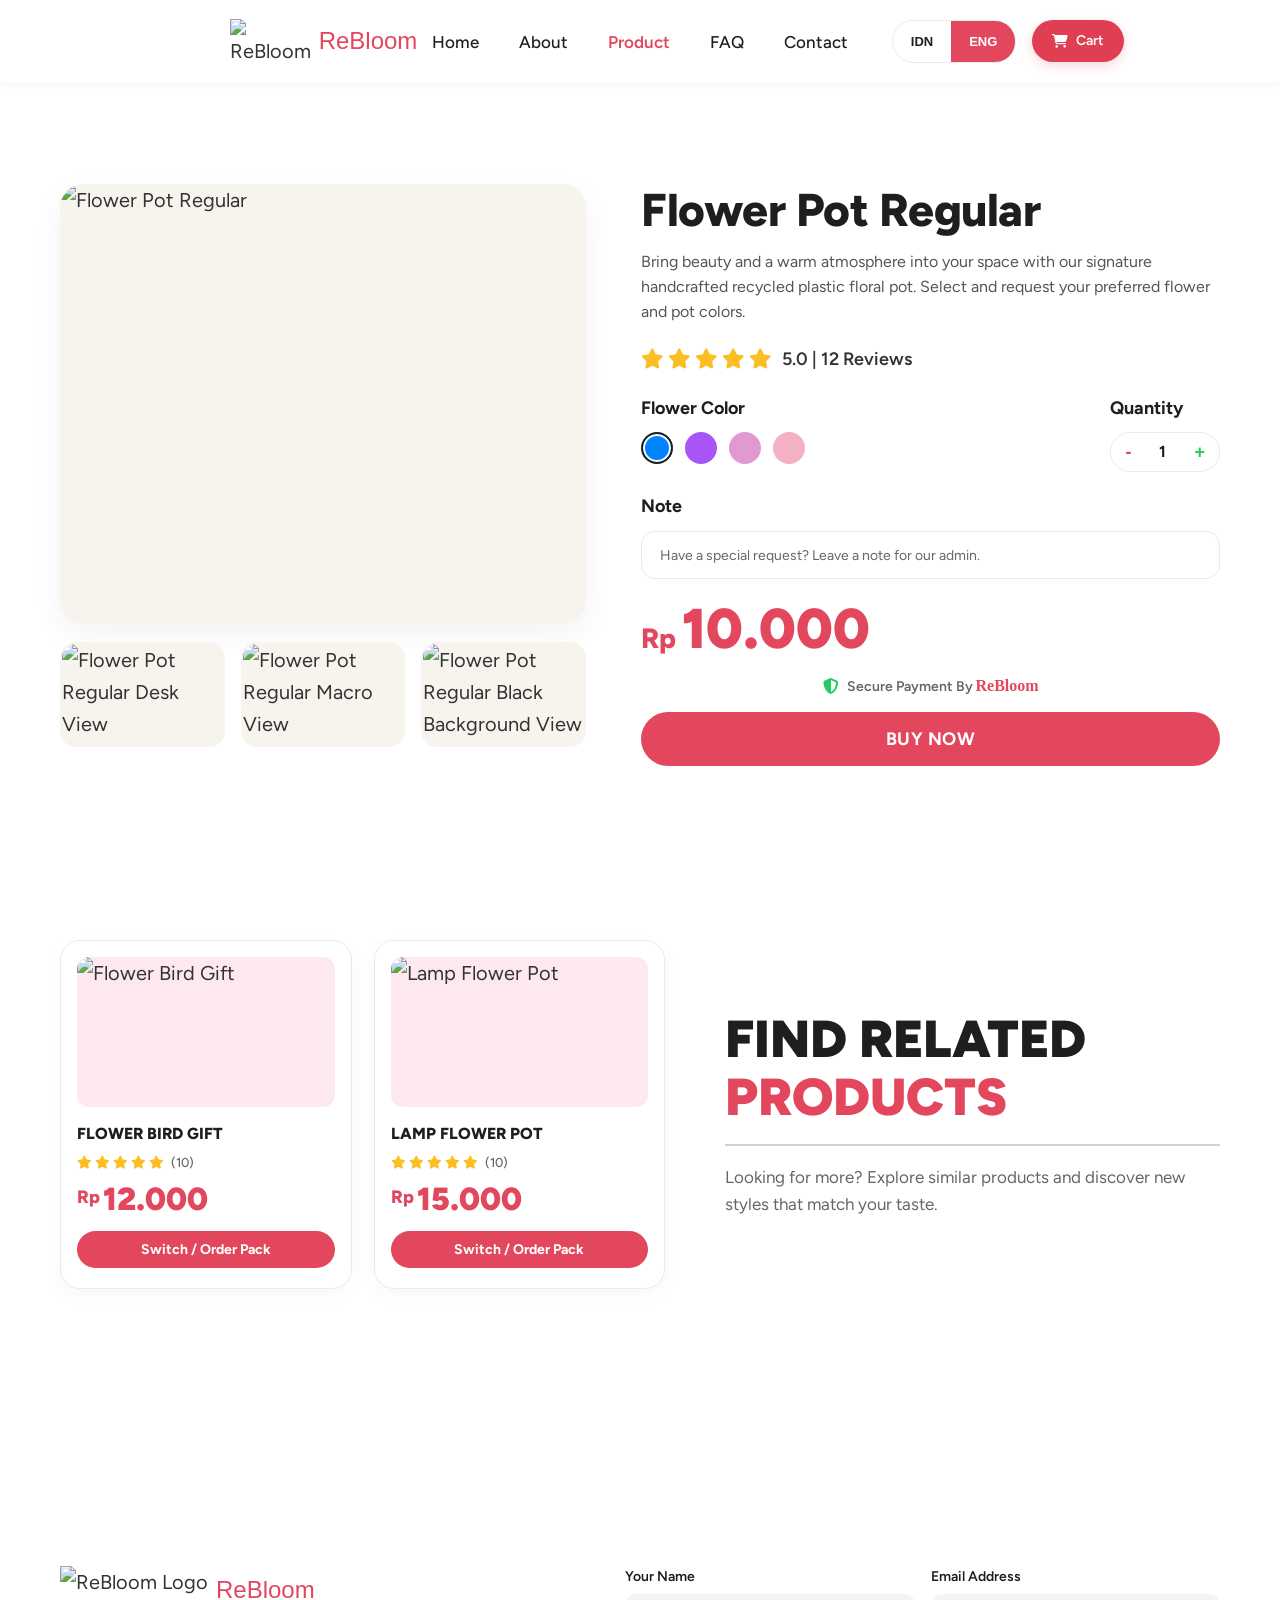
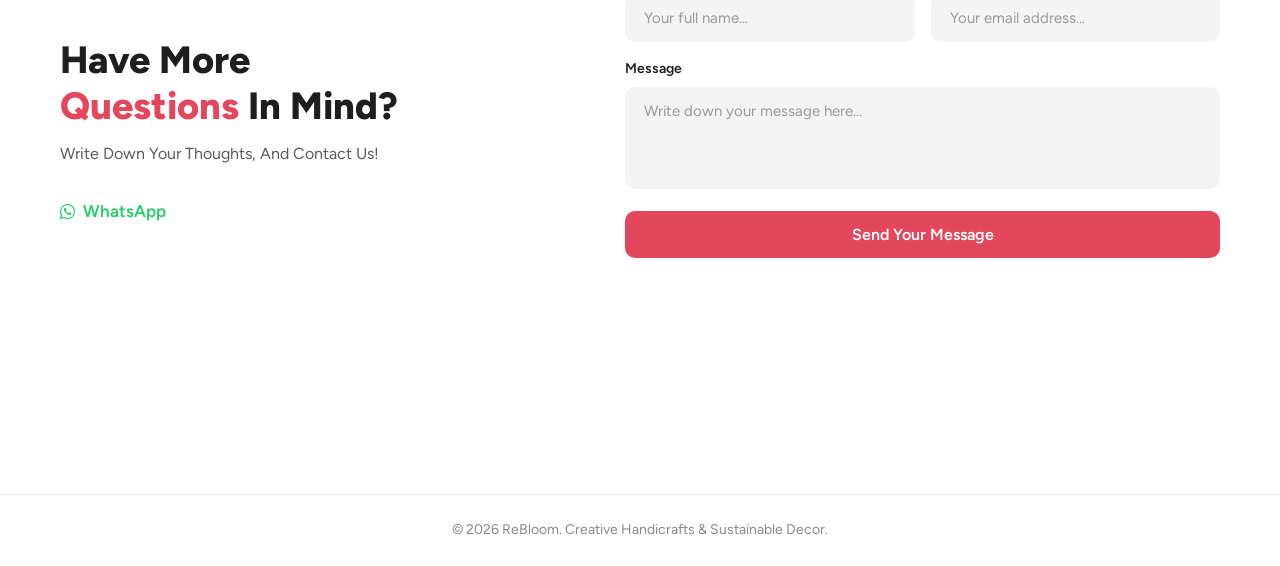
==== commit 2cf753f4: "langbtnfunc" ====
--- a/product.html
+++ b/product.html
@@ -24,21 +24,21 @@
         </div>
         
         <ul class="nav_mid">
-            <li><a href="index.html#home" class="nav_link">Home</a></li>
-            <li><a href="index.html#about" class="nav_link">About</a></li>
-            <li><a href="index.html#products" class="nav_link active">Product</a></li>
-            <li><a href="index.html#faq" class="nav_link">FAQ</a></li>
-            <li><a href="#contact" class="nav_link">Contact</a></li>
+            <li><a href="index.html#home" class="nav_link" data-i18n="nav_home">Home</a></li>
+            <li><a href="index.html#about" class="nav_link" data-i18n="nav_about">About</a></li>
+            <li><a href="index.html#products" class="nav_link active" data-i18n="nav_products">Product</a></li>
+            <li><a href="index.html#faq" class="nav_link" data-i18n="nav_faq">FAQ</a></li>
+            <li><a href="#contact" class="nav_link" data-i18n="nav_contact">Contact</a></li>
         </ul>
         
         <div class="nav_right">
             <div class="lang_switch">
-                <button type="button" class="lang_btn active">IDN</button>
-                <button type="button" class="lang_btn">ENG</button>
+                <button type="button" class="lang_btn" data-lang="IDN">IDN</button>
+                <button type="button" class="lang_btn active" data-lang="ENG">ENG</button>
             </div>
             <a href="receipt.html" class="btn_cart" aria-label="Shopping Cart">
               <i class="fa-solid fa-cart-shopping cart_icon"></i>
-              <span>Cart</span>
+              <span data-i18n="nav_cart">Cart</span>
             </a>
         </div>
     </nav>
@@ -78,12 +78,12 @@
                         <i class="fa-solid fa-star"></i>
                         <i class="fa-solid fa-star"></i>
                     </div>
-                    <span class="prod_rate_txt">5.0 | 12 Reviews</span>
+                    <span class="prod_rate_txt" data-i18n="prod_reviews">5.0 | 12 Reviews</span>
                 </div>
 
                 <div class="custom_row">
                     <div class="color_sec">
-                        <span class="custom_lbl">Flower Color</span>
+                        <span class="custom_lbl" data-i18n="config_color_lbl">Flower Color</span>
                         <div class="swatch_grp">
                             <button type="button" class="color_swatch swatch_blue active" data-color="Sky Blue" data-hex="#0084FF" aria-label="Sky Blue" title="Sky Blue"></button>
                             <button type="button" class="color_swatch swatch_purple" data-color="Purple" data-hex="#A855F7" aria-label="Purple" title="Purple"></button>
@@ -93,7 +93,7 @@
                     </div>
 
                     <div class="qty_sec">
-                        <span class="custom_lbl">Quantity</span>
+                        <span class="custom_lbl" data-i18n="config_qty_lbl">Quantity</span>
                         <div class="qty_box">
                             <button type="button" class="qty_btn qty_minus" aria-label="Decrease quantity">-</button>
                             <span class="qty_val">1</span>
@@ -103,8 +103,8 @@
                 </div>
 
                 <div class="note_sec">
-                    <label class="custom_lbl" for="custom_note">Note</label>
-                    <input type="text" id="custom_note" class="note_inp" placeholder="Have a special request? Leave a note for our admin.">
+                    <label class="custom_lbl" for="custom_note" data-i18n="config_note_lbl">Note</label>
+                    <input type="text" id="custom_note" class="note_inp" placeholder="Have a special request? Leave a note for our admin." data-i18n-placeholder="config_note_placeholder">
                 </div>
                 
                 <div class="prod_price_box">
@@ -114,10 +114,10 @@
                 
                 <div class="prod_sec_pay">
                     <i class="fa-solid fa-shield-halved sec_pay_icon"></i>
-                    <span>Secure Payment By <span class="sec_pay_brand">ReBloom</span></span>
-                </div>
-                
-                <button type="button" class="btn btn_primary prod_buy_btn">BUY NOW</button>
+                    <span data-i18n="prod_sec_pay">Secure Payment By <span class="sec_pay_brand">ReBloom</span></span>
+                </div>
+                
+                <button type="button" class="btn btn_primary prod_buy_btn" data-i18n="prod_buy_btn">BUY NOW</button>
             </div>
         </div>
     </section>
@@ -167,9 +167,9 @@
             </div>
 
             <div class="rel_right">
-                <h2 class="rel_title">FIND RELATED<br><span class="hl_red">PRODUCTS</span></h2>
+                <h2 class="rel_title" data-i18n="rel_title">FIND RELATED<br><span class="hl_red">PRODUCTS</span></h2>
                 <div class="rel_divider"></div>
-                <p class="rel_desc">
+                <p class="rel_desc" data-i18n="rel_desc">
                     Looking for more? Explore similar products and discover new styles that match your taste.
                 </p>
             </div>
@@ -183,8 +183,8 @@
                     <img src="assets/images/Logo.png" alt="ReBloom Logo" class="contact_logo">
                     <span class="contact_logo_txt">ReBloom</span>
                 </div>
-                <h2 class="contact_title">Have More<br><span class="hl_red">Questions</span> In Mind?</h2>
-                <p class="contact_sub">Write Down Your Thoughts, And Contact Us!</p>
+                <h2 class="contact_title" data-i18n="contact_title">Have More<br><span class="hl_red">Questions</span> In Mind?</h2>
+                <p class="contact_sub" data-i18n="contact_sub">Write Down Your Thoughts, And Contact Us!</p>
                 
                 <a href="whatsapp://send?phone=6285955044663" target="_blank" rel="noopener noreferrer" class="contact_wa_btn">
                     <i class="fa-brands fa-whatsapp"></i> WhatsApp
@@ -195,19 +195,19 @@
                 <form class="contact_form" id="contact_form">
                     <div class="form_row">
                         <div class="form_grp">
-                            <label class="form_lbl" for="user_name">Your Name</label>
-                            <input type="text" id="user_name" class="form_inp" placeholder="Your full name..." required>
+                            <label class="form_lbl" for="user_name" data-i18n="contact_name_lbl">Your Name</label>
+                            <input type="text" id="user_name" class="form_inp" placeholder="Your full name..." data-i18n-placeholder="contact_name_placeholder" required>
                         </div>
                         <div class="form_grp">
-                            <label class="form_lbl" for="user_email">Email Address</label>
-                            <input type="email" id="user_email" class="form_inp" placeholder="Your email address..." required>
+                            <label class="form_lbl" for="user_email" data-i18n="contact_email_lbl">Email Address</label>
+                            <input type="email" id="user_email" class="form_inp" placeholder="Your email address..." data-i18n-placeholder="contact_email_placeholder" required>
                         </div>
                     </div>
                     <div class="form_grp">
-                        <label class="form_lbl" for="user_msg">Message</label>
-                        <textarea id="user_msg" class="form_inp form_txt" placeholder="Write down your message here..." rows="4" required></textarea>
-                    </div>
-                    <button type="submit" class="btn btn_primary contact_submit_btn">Send Your Message</button>
+                        <label class="form_lbl" for="user_msg" data-i18n="contact_msg_lbl">Message</label>
+                        <textarea id="user_msg" class="form_inp form_txt" placeholder="Write down your message here..." data-i18n-placeholder="contact_msg_placeholder" rows="4" required></textarea>
+                    </div>
+                    <button type="submit" class="btn btn_primary contact_submit_btn" data-i18n="contact_submit_btn">Send Your Message</button>
                 </form>
             </div>
         </div>
@@ -215,7 +215,7 @@
 
     <footer class="footer">
         <div class="container">
-            <p class="footer_txt">&copy; 2026 ReBloom. Creative Handicrafts &amp; Sustainable Decor.</p>
+            <p class="footer_txt" data-i18n="footer_copy">&copy; 2026 ReBloom. Creative Handicrafts &amp; Sustainable Decor.</p>
         </div>
     </footer>
 
